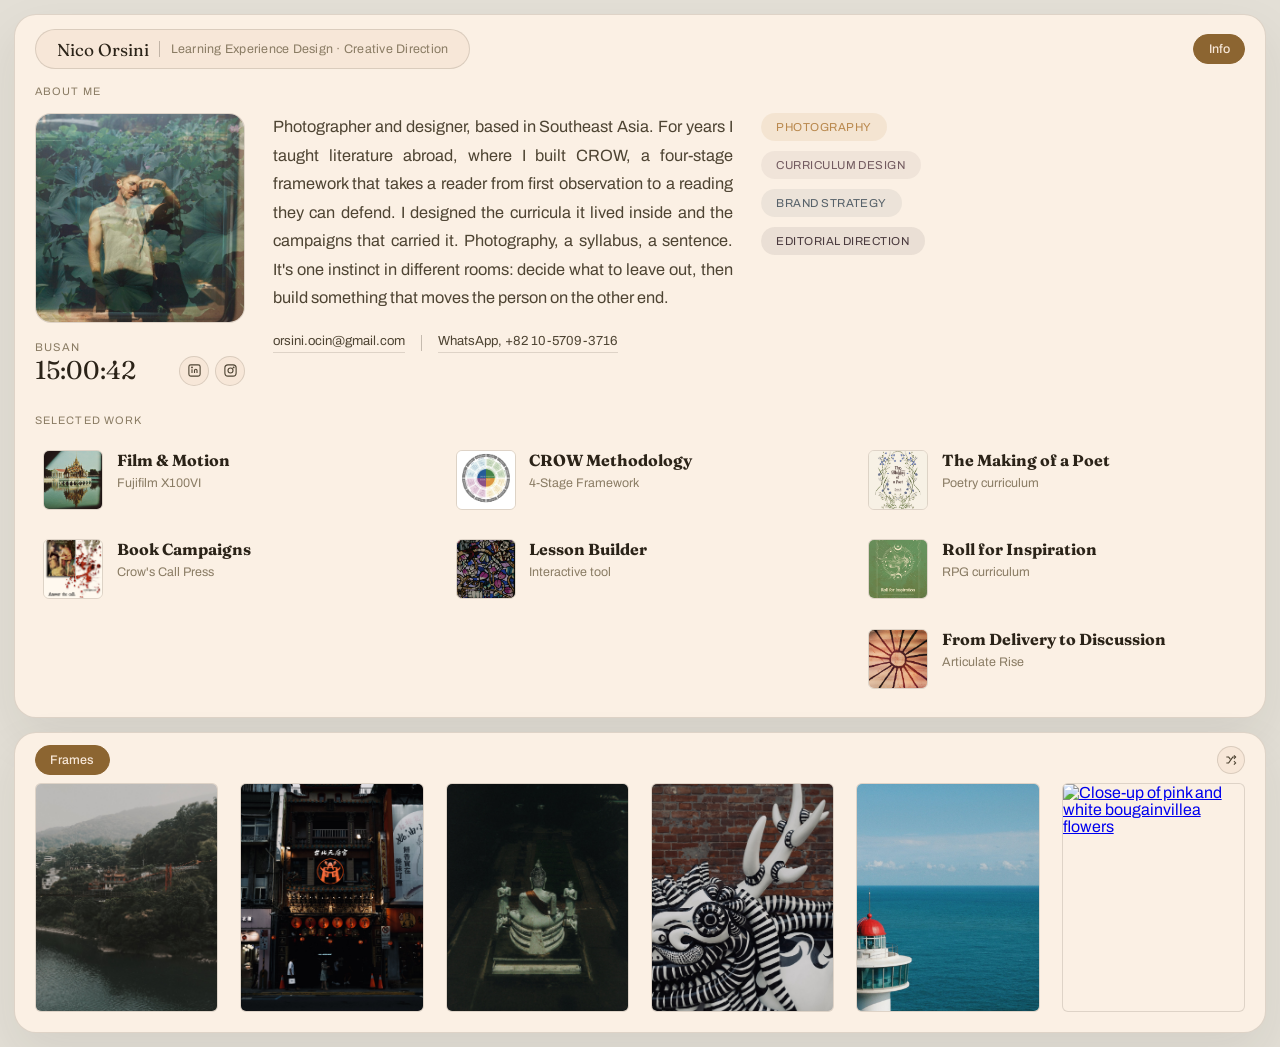
==== index.html @ 736a09fa "Fix homepage clipping on laptop viewports The app shell pinned .app to height:calc(100vh - 34px) wit" ====
<!DOCTYPE html>
<html lang="en">
<head>
<meta charset="UTF-8">
<meta name="viewport" content="width=device-width, initial-scale=1.0">
<title>Nico Orsini &middot; Learning Experience Design &amp; Creative Direction</title>
<meta name="description" content="Nico Orsini: Learning Experience Designer and creative director. Originator of the CROW Methodology. Photography, writing, and brand strategy across Southeast Asia.">
<link rel="icon" type="image/png" sizes="32x32" href="favicon-32.png">
<link rel="icon" type="image/png" sizes="16x16" href="favicon-16.png">
<link rel="apple-touch-icon" sizes="180x180" href="apple-touch-icon.png">
<link rel="icon" href="favicon.ico">
<link rel="preconnect" href="https://fonts.googleapis.com">
<link rel="preconnect" href="https://fonts.gstatic.com" crossorigin>
<link href="https://fonts.googleapis.com/css2?family=Fraunces:ital,opsz,wght@0,9..144,300;0,9..144,400;0,9..144,500;0,9..144,600;1,9..144,300;1,9..144,400;1,9..144,500&family=Archivo:wght@400;500;600;700&display=swap" rel="stylesheet">
<style>
  :root {
    --cream: #F7E7D8;
    --cream-2: #F0DAC4;
    --cream-card: #FBF0E4;
    --ink: #2B2318;
    --ink-soft: #4E4433;
    --ink-faint: #8A7C64;
    --forest: #48525B;
    --forest-soft: #566169;
    --moss: #725A5F;
    --moss-deep: #4A3A3E;
    --gold: #B9884D;
    --gold-deep: #8C6531;
    --rule: rgba(43,35,24,0.14);
    --rule-strong: rgba(43,35,24,0.26);
    --display: 'Fraunces', 'Iowan Old Style', Georgia, serif;
    --sans: 'Archivo', system-ui, sans-serif;
  }
  * { box-sizing: border-box; }
  html, body { height: 100%; }
  body {
    margin: 0;
    background: #E3DFD6;
    font-family: var(--sans);
    color: var(--ink);
  }

  /* min-height, not height: on a tall display this fills the viewport exactly
     as before, but on a short one the page is allowed to grow and scroll
     instead of amputating whatever doesn't fit. */
  .app {
    display: flex;
    flex-direction: column;
    gap: 14px;
    padding: 14px;
    min-height: calc(100vh - 34px);
  }

  .panel {
    background: var(--cream-card);
    border: 1px solid var(--rule);
    border-radius: 22px;
    overflow: hidden;
    box-shadow: 0 20px 50px rgba(43,35,24,0.08);
  }

  .topbar {
    flex: 0.92;
    min-height: 0;
    display: flex;
    flex-direction: column;
  }

  .topbar-row1 {
    display: flex;
    align-items: center;
    justify-content: space-between;
    padding: 14px 20px 10px;
    flex-shrink: 0;
  }
  .mono-btn {
    height: 40px;
    padding: 0 1.3rem;
    border-radius: 999px;
    border: 1px solid var(--rule);
    background: var(--cream);
    white-space: nowrap;
    display: flex; align-items: center; gap: 0.65rem;
    flex-shrink: 0;
    position: relative;
    overflow: hidden;
  }
  /* one-time shine sweep across the name pill, the first thing on the
     page, same "introduction" treatment as the subpage hero shimmer,
     clipped to the pill's own rounded shape instead of a full panel */
  .mono-btn::before {
    content: '';
    position: absolute;
    inset: 0;
    z-index: 2;
    pointer-events: none;
    background: linear-gradient(100deg,
      transparent 30%,
      rgba(255,255,255,0.55) 47%,
      rgba(255,255,255,0.75) 50%,
      rgba(255,255,255,0.55) 53%,
      transparent 70%);
    transform: translateX(-150%);
    animation: pillShimmerSweep 2.5s 0.3s ease-in-out 1 both;
  }
  @keyframes pillShimmerSweep {
    from { transform: translateX(-150%); }
    to   { transform: translateX(150%); }
  }
  @media (prefers-reduced-motion: reduce) {
    .mono-btn::before { animation: none; display: none; }
  }
  .brand-name {
    font-family: var(--display);
    font-size: 1.08rem;
    color: var(--ink);
  }
  .brand-divider {
    width: 1px;
    height: 16px;
    background: var(--rule-strong);
    flex-shrink: 0;
  }
  .brand-role {
    font-family: var(--sans);
    font-size: 0.78rem;
    letter-spacing: 0.02em;
    color: var(--ink-faint);
  }
  .tabs { display: flex; gap: 8px; }
  .tab {
    display: inline-flex; align-items: center; gap: 6px;
    font-family: var(--sans);
    font-size: 0.78rem;
    font-weight: 500;
    padding: 0.45rem 0.9rem;
    border-radius: 999px;
    border: 1px solid var(--rule);
    background: transparent;
    color: var(--ink-soft);
    cursor: pointer;
    transition: background 0.2s, color 0.2s, border-color 0.2s;
  }
  .tab--active {
    background: var(--gold-deep);
    border-color: var(--gold-deep);
    color: var(--cream);
  }

  .mainrow {
    flex: 1;
    min-height: 0;
    display: flex;
    align-items: flex-start;
    justify-content: center;
    gap: 1.75rem;
    padding: 6px 20px 20px;
    overflow: hidden;
  }

  /* group 1: avatar + clock, exactly as paired in the side-rail concept */
  .group-avatar {
    flex: 0 0 210px;
    display: flex;
    flex-direction: column;
    gap: 0.85rem;
  }
  .avatar {
    width: 100%;
    aspect-ratio: 1 / 1;
    border-radius: 16px;
    overflow: hidden;
    border: 1px solid var(--rule);
    background: var(--cream-card);
  }
  .avatar img { width: 100%; height: 100%; object-fit: cover; object-position: 40% 30%; display: block; }
  .clock-label {
    font-family: var(--sans);
    font-size: 0.7rem;
    letter-spacing: 0.1em;
    text-transform: uppercase;
    color: var(--ink-faint);
  }
  .clock-time {
    font-family: var(--display);
    font-size: 1.6rem;
    color: var(--ink);
    font-variant-numeric: tabular-nums;
  }
  /* icons live in their own fixed-width column, opposite the clock, so
     they never shift as the ticking seconds change the number's width */
  .avatar-footer {
    display: flex;
    align-items: flex-end;
    justify-content: space-between;
    gap: 0.5rem;
  }
  .avatar-clock { text-align: left; }
  .avatar-icons { display: flex; gap: 0.35rem; flex-shrink: 0; }
  .avatar-icons .icon-btn { width: 30px; height: 30px; }
  .avatar-icons .icon-btn svg { width: 15px; height: 15px; }

  /* wrapper: avatar + bio + tags, with an "About Me" label matching
     Selected Work's, so both groups start at the same top edge and
     their actual content (photo/cards) lines up one row below it */
  .group-about {
    display: flex;
    flex-direction: column;
    flex: 0 0 906px;
  }
  .about-row {
    display: flex;
    width: 100%;
    gap: 1.75rem;
  }

  /* group 2: bio */
  .group-bio {
    flex: 0 0 460px;
    display: flex;
    flex-direction: column;
  }
  .bio {
    font-size: 1.02rem;
    line-height: 1.75;
    color: var(--ink-soft);
    text-align: justify;
    margin: 0;
  }
  .bio em { color: inherit; font-style: normal; }
  /* grid instead of a plain centered flex row: email and WhatsApp read
     as different lengths, so centering the row as a block still left
     the divider between them off to one side. equal side columns force
     the divider itself to the true center, which is what actually reads
     as balanced. */
  .bio-contact {
    display: flex;
    align-items: center;
    justify-content: flex-start;
    gap: 1rem;
    margin-top: 1.25rem;
  }
  .bio-contact a {
    font-size: 0.82rem;
    color: var(--ink-soft);
    text-decoration: none;
    border-bottom: 1px solid var(--rule);
    padding-bottom: 0.25rem;
    white-space: nowrap;
  }
  .bio-contact a:hover { color: var(--gold-deep); }
  .bio-contact-divider {
    width: 1px;
    height: 1rem;
    background: var(--rule-strong);
    flex-shrink: 0;
  }

  /* group 3: tags */
  .group-tags {
    flex: 0 0 180px;
    display: flex;
    flex-wrap: wrap;
    align-content: flex-start;
    gap: 0.6rem;
  }
  .group-tags span {
    font-size: 0.72rem;
    letter-spacing: 0.04em;
    text-transform: uppercase;
    border-radius: 999px;
    padding: 0.45rem 0.9rem;
    white-space: nowrap;
    border: 1px solid transparent;
    transition: background 0.2s, color 0.2s, border-color 0.2s;
  }
  /* each tag carries its own accent, drawn deliberately from the tokens the
     CROW phase system (Collect/Reframe/Oppose/Wield) does NOT already use
     (those claim forest, rust, gold-deep, ink-soft), so a discipline tag
     here never silently reuses a color that means something else on the
     CROW page. */
  .tag-photo      { color: var(--gold);      background: rgba(185,136,77,0.12); border-color: rgba(185,136,77,0.35); }
  .tag-curriculum { color: var(--moss);      background: rgba(114,90,95,0.08);  border-color: rgba(114,90,95,0.3); }
  .tag-brand      { color: var(--forest-soft); background: rgba(86,97,105,0.09); border-color: rgba(86,97,105,0.32); }
  .tag-editorial  { color: var(--moss-deep); background: rgba(74,58,62,0.09);   border-color: rgba(74,58,62,0.32); }
  .tag-photo:hover      { background: var(--gold);        color: var(--cream); border-color: var(--gold); }
  .tag-curriculum:hover { background: var(--moss);        color: var(--cream); border-color: var(--moss); }
  .tag-brand:hover      { background: var(--forest-soft); color: var(--cream); border-color: var(--forest-soft); }
  .tag-editorial:hover  { background: var(--moss-deep);   color: var(--cream); border-color: var(--moss-deep); }

  /* group 4: Selected Work, three columns going down */
  .group-work {
    flex: 0 0 700px;
    display: flex;
    flex-direction: column;
    justify-content: center;
    border-left: 1px solid var(--rule);
    padding-left: 2rem;
  }
  .cards-label {
    font-size: 0.68rem;
    letter-spacing: 0.1em;
    text-transform: uppercase;
    color: var(--ink-faint);
    margin-bottom: 1rem;
  }
  .workcols {
    flex: 1;
    display: flex;
    gap: 1.75rem;
  }
  .workcol {
    flex: 1;
    min-width: 0;
    display: flex;
    flex-direction: column;
    gap: 0.85rem;
  }
  .card {
    display: flex;
    gap: 0.85rem;
    text-decoration: none;
    color: inherit;
    padding: 0.5rem;
    border-radius: 10px;
    transition: background 0.2s;
  }
  .card:hover { background: var(--cream-2); }
  /* nudge: hovering a discipline tag shakes the matching work card(s),
     a quick pointer toward "here's the proof" rather than a hover
     effect on the card itself */
  .card.is-nudging { animation: cardNudge 0.45s ease-in-out; }
  @keyframes cardNudge {
    0%   { transform: translateX(0) rotate(0deg); }
    20%  { transform: translateX(-4px) rotate(-1.5deg); }
    45%  { transform: translateX(3px) rotate(1.1deg); }
    70%  { transform: translateX(-2px) rotate(-0.6deg); }
    100% { transform: translateX(0) rotate(0deg); }
  }
  /* all four tags: a smaller second pulse every ~2s while the hover holds,
     so a lingering hover still feels acknowledged without turning into a
     continuous iOS-style tremble (see the staggered timing in the script
     below for tags with more than one target card) */
  .card.is-nudging-soft { animation: cardNudgeSoft 0.35s ease-in-out; }
  @keyframes cardNudgeSoft {
    0%   { transform: translateX(0) rotate(0deg); }
    25%  { transform: translateX(-2px) rotate(-0.7deg); }
    55%  { transform: translateX(1.5px) rotate(0.5deg); }
    100% { transform: translateX(0) rotate(0deg); }
  }
  @media (prefers-reduced-motion: reduce) {
    .card.is-nudging, .card.is-nudging-soft { animation: none; background: var(--cream-2); }
  }
  .card-thumb {
    width: 60px; height: 60px;
    border-radius: 6px;
    overflow: hidden;
    flex-shrink: 0;
    border: 1px solid var(--rule);
  }
  .card-thumb img { width: 100%; height: 100%; object-fit: cover; display: block; }
  .card-thumb--wheel img { object-position: 50% 73%; transform: scale(1.5); }
  .card-body { min-width: 0; }
  .card-title {
    font-family: var(--display);
    font-size: 1rem;
    color: var(--ink);
    margin: 0 0 0.25rem;
  }
  .card-desc {
    font-size: 0.78rem;
    line-height: 1.45;
    color: var(--ink-faint);
    margin: 0;
  }

  /* ========= BOTTOM: Frames, capped + shuffle-only, an even 50/50
     split with the info panel above rather than a slim accent strip ========= */
  .frames-panel {
    flex: 1.08;
    min-height: 0;
    display: flex;
    flex-direction: column;
  }
  .frames-head {
    display: flex;
    align-items: center;
    justify-content: space-between;
    padding: 12px 20px 8px;
    flex-shrink: 0;
  }
  .icon-btn {
    width: 28px; height: 28px;
    border-radius: 50%;
    border: 1px solid var(--rule);
    background: var(--cream);
    color: var(--ink-soft);
    display: flex; align-items: center; justify-content: center;
    cursor: pointer;
    transition: background 0.2s, color 0.2s;
  }
  .icon-btn:hover { background: var(--gold-deep); color: var(--cream); border-color: var(--gold-deep); }
  .icon-btn svg { width: 14px; height: 14px; }

  /* flex row sized off the panel's own height rather than a grid that
     stretches tiles to fill the full width, so every frame keeps a true
     4:5 shape and any leftover width just becomes centered margin */
  /* tiles fill by width, evenly splitting the row's available space
     (same 20px padding as topbar-row1/frames-head), so the first and
     last photo always land flush with Nico/Frames and Info/shuffle
     instead of drifting based on how tall the panel happens to be */
  .frames-grid {
    flex: 1;
    min-height: 0;
    display: flex;
    align-items: center;
    justify-content: center;
    gap: 22px;
    padding: 0 20px 20px;
    overflow-x: auto;
  }
  .frames-grid::-webkit-scrollbar { height: 6px; }
  .frames-grid::-webkit-scrollbar-thumb { background: var(--rule-strong); border-radius: 4px; }
  .frame {
    display: block;
    flex: 1 1 0;
    min-width: 0;
    max-height: 100%;
    aspect-ratio: 4 / 5;
    border-radius: 6px;
    overflow: hidden;
    border: 1px solid var(--rule);
    background: var(--cream-card);
  }
  .frame img { width: 100%; height: 100%; object-fit: cover; display: block; transition: transform 0.5s ease; }
  .frame:hover img { transform: scale(1.03); }
  @media (prefers-reduced-motion: reduce) {
    .frame img { transition: none !important; }
  }

  /* Selected Work needs ~700px of its own. Beside a 460px bio column that
     stops fitting well before the old 1100px threshold, which is why the
     third card column was being clipped on a 1440px laptop. Drop Work onto
     its own full-width row while there's still room for it. */
  @media (max-width: 1700px) {
    .mainrow { flex-wrap: wrap; overflow: visible; }
    /* full-width too, otherwise mainrow's justify-content:center leaves the
       bio floating mid-row while Work sits hard left underneath it */
    .group-about { flex-basis: 100%; }
    .group-work { border-left: none; padding-left: 0; flex-basis: 100%; }
  }
  @media (max-width: 900px) {
    body { height: auto; }
    .app { height: auto; }
    .topbar { flex: none; }
    .mainrow { overflow: visible; flex-direction: column; }
    .group-about { flex: 0 0 auto; width: 100%; min-width: 0; }
    .about-row { flex-direction: column; }
    .group-avatar { flex: 0 0 auto; width: 140px; }
    .group-bio { flex: 0 0 auto; width: 100%; }
    .group-tags { flex: 0 0 auto; width: 100%; }
    .group-work { flex: 0 0 auto; width: 100%; }
    .workcols { flex-direction: column; }
    .frames-grid { flex-wrap: wrap; height: auto; }
    .frame { flex: 0 0 auto; max-height: none; height: 140px; }
    .frames-panel { flex-basis: auto; }
    .brand-divider, .brand-role { display: none; }
    .bio-contact { flex-direction: column; align-items: flex-start; gap: 0.5rem; }
    .bio-contact-divider { display: none; }
  }

</style>
    <!-- Social preview (Open Graph / Twitter) -->
    <meta property="og:type" content="website">
    <meta property="og:site_name" content="Nico Orsini">
    <meta property="og:url" content="https://nicoorsini.com/">
    <meta property="og:title" content="Nico Orsini &middot; Learning Experience Design &amp; Creative Direction">
    <meta property="og:description" content="Learning experience designer and creative director. Photography, writing, and brand strategy across Southeast Asia.">
    <meta property="og:image" content="https://nicoorsini.com/Images/Site/hero-bg.jpg">
    <meta property="og:image:alt" content="Nico Orsini portfolio">
    <meta name="twitter:card" content="summary_large_image">
    <meta name="twitter:title" content="Nico Orsini &middot; Learning Experience Design &amp; Creative Direction">
    <meta name="twitter:description" content="Learning experience designer and creative director. Photography, writing, and brand strategy across Southeast Asia.">
    <meta name="twitter:image" content="https://nicoorsini.com/Images/Site/hero-bg.jpg">
</head>
<body>

<div class="app" id="top">

  <!-- TOP BAR -->
  <div class="panel topbar">
    <div class="topbar-row1">
      <div class="mono-btn">
        <span class="brand-name">Nico Orsini</span>
        <span class="brand-divider"></span>
        <span class="brand-role">Learning Experience Design &middot; Creative Direction</span>
      </div>
      <div class="tabs">
        <button class="tab tab--active" style="cursor:default;">Info</button>
      </div>
    </div>

    <div id="view-info" class="mainrow">

      <!-- groups 1-3: avatar, bio, tags, grouped under an "About Me" label
           that matches Selected Work's, so both sides start level -->
      <div class="group-about">
        <div class="cards-label">About Me</div>
        <div class="about-row">

          <!-- group 1: avatar + clock; icons pinned to a fixed column on
               the right so they never shift as the seconds tick over -->
          <div class="group-avatar">
            <div class="avatar"><img src="Images/Site/hero-bg.jpg" alt="Nico Orsini"></div>
            <div class="avatar-footer">
              <div class="avatar-clock">
                <span class="clock-label">Busan</span><br>
                <span class="clock-time" id="clock">00:00:00</span>
              </div>
              <div class="avatar-icons">
                <a class="icon-btn" href="https://www.linkedin.com/in/nico-o-863528396/" target="_blank" rel="noopener" title="LinkedIn">
                  <svg viewBox="0 0 24 24" fill="none" stroke="currentColor" stroke-width="1.8"><rect x="3" y="3" width="18" height="18" rx="3"/><line x1="8" y1="10" x2="8" y2="16"/><circle cx="8" cy="7" r="0.6" fill="currentColor"/><path d="M12 16v-4a2 2 0 0 1 4 0v4"/></svg>
                </a>
                <a class="icon-btn" href="https://www.instagram.com/sleek_neeks" target="_blank" rel="noopener" title="Instagram">
                  <svg viewBox="0 0 24 24" fill="none" stroke="currentColor" stroke-width="1.8"><rect x="3" y="3" width="18" height="18" rx="5"/><circle cx="12" cy="12" r="4"/><circle cx="17" cy="7" r="0.6" fill="currentColor"/></svg>
                </a>
              </div>
            </div>
          </div>

          <!-- group 2: bio -->
          <div class="group-bio">
            <p class="bio">Photographer and designer, based in Southeast Asia. For years I taught literature abroad, where I built <em>CROW</em>, a four-stage framework that takes a reader from first observation to a reading they can defend. I designed the curricula it lived inside and the campaigns that carried it. Photography, a syllabus, a sentence. It's one instinct in different rooms: decide what to leave out, then build something that moves the person on the other end.</p>
            <div class="bio-contact" id="contact">
              <a href="mailto:orsini.ocin@gmail.com">orsini.ocin@gmail.com</a>
              <span class="bio-contact-divider"></span>
              <a href="https://wa.me/821057093716" target="_blank" rel="noopener">WhatsApp, +82 10-5709-3716</a>
            </div>
          </div>

          <!-- group 3: tags -->
          <div class="group-tags">
            <span class="tag-photo" data-points-to="photography">Photography</span>
            <span class="tag-curriculum" data-points-to="lesson-builder poet roll rise">Curriculum Design</span>
            <span class="tag-brand" data-points-to="campaigns">Brand Strategy</span>
            <span class="tag-editorial" data-points-to="crow campaigns rise">Editorial Direction</span>
          </div>

        </div>
      </div>

      <!-- group 4: Selected Work, three columns -->
      <div class="group-work" id="work">
        <div class="cards-label">Selected Work</div>
        <div class="workcols">

          <div class="workcol">
            <a class="card" href="photography.html" data-card="photography">
              <div class="card-thumb"><img src="Images/Photography%20Images/Temple%20Reflection.jog.jpg" alt=""></div>
              <div class="card-body">
                <h3 class="card-title">Film &amp; Motion</h3>
                <p class="card-desc">Fujifilm X100VI</p>
              </div>
            </a>
            <a class="card" href="campaigns.html" data-card="campaigns">
              <div class="card-thumb"><img src="Images/Crow's%20Call%20Promotional%20Materials/Oedipus%20Rex%20Promo.jpg" alt=""></div>
              <div class="card-body">
                <h3 class="card-title">Book Campaigns</h3>
                <p class="card-desc">Crow's Call Press</p>
              </div>
            </a>
          </div>

          <div class="workcol">
            <a class="card" href="crow.html" data-card="crow">
              <div class="card-thumb card-thumb--wheel"><img src="Images/Narrative%20Images/New%20Archetype%20Wheel.jpg" alt=""></div>
              <div class="card-body">
                <h3 class="card-title">CROW Methodology</h3>
                <p class="card-desc">4-Stage Framework</p>
              </div>
            </a>
            <a class="card" href="crow-lesson-builder.html" data-card="lesson-builder">
              <div class="card-thumb"><img src="Images/assets/lesson-builder-icon.jpg" alt=""></div>
              <div class="card-body">
                <h3 class="card-title">Lesson Builder</h3>
                <p class="card-desc">Interactive tool</p>
              </div>
            </a>
          </div>

          <div class="workcol">
            <a class="card" href="poet.html" data-card="poet">
              <div class="card-thumb"><img src="Images/Intensive%20Covers/The%20Making%20of%20a%20Poet.jpg" alt=""></div>
              <div class="card-body">
                <h3 class="card-title">The Making of a Poet</h3>
                <p class="card-desc">Poetry curriculum</p>
              </div>
            </a>
            <a class="card" href="roll.html" data-card="roll">
              <div class="card-thumb"><img src="Images/Intensive%20Covers/Roll%20for%20Inspiration.jpg" alt=""></div>
              <div class="card-body">
                <h3 class="card-title">Roll for Inspiration</h3>
                <p class="card-desc">RPG curriculum</p>
              </div>
            </a>
            <a class="card" href="rise.html" data-card="rise">
              <div class="card-thumb"><img src="Images/Site/Rise%20Mockup.jpg" alt=""></div>
              <div class="card-body">
                <h3 class="card-title">From Delivery to Discussion</h3>
                <p class="card-desc">Articulate Rise</p>
              </div>
            </a>
          </div>

        </div>
      </div>

    </div>
  </div>

  <!-- BOTTOM: FRAMES, capped at 6, shuffle only, sized as an accent -->
  <div class="panel frames-panel">
    <div class="frames-head">
      <div class="tabs">
        <button class="tab tab--active" style="cursor:default;">Frames</button>
      </div>
      <button class="icon-btn" id="shuffle-btn" type="button" title="Shuffle frames">
        <svg viewBox="0 0 24 24" fill="none" stroke="currentColor" stroke-width="1.8"><path d="M4 7h4l3 4"/><path d="M4 17h4l7 -10h5"/><path d="M17 4l3 3l-3 3"/><path d="M17 20l3 -3l-3 -3"/></svg>
      </button>
    </div>
    <div class="frames-grid" id="frames-grid"></div>
  </div>

</div>

<script>
  // live clock, Busan time
  function updateClock(){
    var now = new Date();
    var fmt = new Intl.DateTimeFormat('en-GB', { timeZone: 'Asia/Seoul', hour: '2-digit', minute: '2-digit', second: '2-digit', hour12: false });
    var el = document.getElementById('clock');
    if (el) el.textContent = fmt.format(now);
  }
  updateClock();
  setInterval(updateClock, 1000);

  // frames pool: kept identical to photography.html's actual gallery list.
  // if you add or remove photos there, mirror the change here too.
  var PHOTOS = [
    { src: "Images/Photography%20Images/Lucky%20Day.jpg", alt: "Neon-lit night market alley" },
    { src: "Images/Photography%20Images/Dark%20Buddha.jpg", alt: "Buddha statue viewed from behind, flanked by two standing monk statues, at dusk" },
    { src: "Images/Photography%20Images/City%20Tops.jpg", alt: "Black and white aerial view of a dense city block" },
    { src: "Images/Photography%20Images/Red%20Wood%20Wall.jpg", alt: "Row of orange shrine gate posts inscribed with Japanese characters" },
    { src: "Images/Photography%20Images/Alley%20Temple.jpg", alt: "Temple facade lit at dusk" },
    { src: "Images/Photography%20Images/Smal%20Rail%20Car.jpg", alt: "Empty train car interior, doors open to a platform" },
    { src: "Images/Photography%20Images/Greenery.jpg", alt: "Dense field of lotus leaves" },
    { src: "Images/Photography%20Images/Pink%20Flowers.jpg", alt: "Close-up of pink and white bougainvillea flowers" },
    { src: "Images/Photography%20Images/Statue.jpg", alt: "Carved stone guardian figure detail at a Thai temple" },
    { src: "Images/Photography%20Images/City%20Bridge.jpg", alt: "Suspension bridge leading to a hillside temple above a lake" },
    { src: "Images/Photography%20Images/Golden%20Temple.jpg", alt: "Kinkaku-ji, the Golden Pavilion, framed by pine branches" },
    { src: "Images/Photography%20Images/Lighthouse.jpg", alt: "Red-domed lighthouse against open sea" },
    { src: "Images/Photography%20Images/Temple%20Reflection.jog.jpg", alt: "Floating pavilion reflected in a still lake, Bangkok" },
    { src: "Images/Photography%20Images/Temple%20Tops.jpg", alt: "Ornate gilded temple spires against a clear sky, Bangkok" },
    { src: "Images/Photography%20Images/Coffee%20Shop%20Ceiling.jpg", alt: "Sculptural wing-like installation of wood and dried branches beneath a glass skylight" },
    { src: "Images/Photography%20Images/Red%20Wall%20Demon.jpg", alt: "Black and white striped sculptural creature against a brick wall" },
    { src: "Images/Photography%20Images/Cat.jpg", alt: "Black and white cat sitting alone before shuttered storefronts" },
    { src: "Images/Photography%20Images/Japanese%20Cards.jpg", alt: "Wooden wish plaques with handwritten messages, tied with red string" },
    { src: "Images/Photography%20Images/Horse%20Sign.jpg", alt: "Weathered enamel sign with a horse figure, tangled in overgrown greenery" },
    { src: "Images/Photography%20Images/Car%20Trailer.jpg", alt: "Vintage travel trailer parked in a grassy field" }
  ];

  (function(){
    // all four discipline tags: an immediate shake on every target card at
    // once, then, while the hover holds, a smaller follow-up pulse every
    // ~2s. When a tag points at more than one card, the follow-up pulses
    // are staggered (each card gets its own ~350ms offset within the 2s
    // cycle) so it reads as a little chase rather than everything
    // twitching in unison.
    var SUSTAIN_DELAY = 2000;
    var STAGGER_GAP = 350;

    var tags = document.querySelectorAll('.group-tags span[data-points-to]');
    tags.forEach(function(tag){
      var targets = tag.getAttribute('data-points-to').split(' ').map(function(id){
        return document.querySelector('.card[data-card="' + id + '"]');
      }).filter(Boolean);
      if (!targets.length) return;

      var timers = [];
      var isHovering = false;

      function pulseOne(card, cls){
        card.classList.remove(cls);
        void card.offsetWidth; // restart animation if already mid-shake
        card.classList.add(cls);
      }
      function pulseAll(cls){
        targets.forEach(function(card){ pulseOne(card, cls); });
      }
      function clearTimers(){
        timers.forEach(function(t){ window.clearTimeout(t); });
        timers = [];
      }
      function scheduleSustain(){
        clearTimers();
        // the quiet gap between the end of one wave (the last card's
        // pulse) and the start of the next wave's first pulse must always
        // equal SUSTAIN_DELAY, whether there's 1, 2, or 3 cards. So the
        // repeat cadence has to grow with the stagger the wave already
        // used, otherwise a bigger wave "catches up" on the next lap and
        // the rest between waves ends up shorter than a single card's.
        var cycle = SUSTAIN_DELAY + (targets.length - 1) * STAGGER_GAP;
        targets.forEach(function(card, i){
          (function loop(delay){
            timers[i] = window.setTimeout(function(){
              if (!isHovering) return;
              pulseOne(card, 'is-nudging-soft');
              loop(cycle);
            }, delay);
          })(SUSTAIN_DELAY + i * STAGGER_GAP);
        });
      }

      tag.addEventListener('mouseenter', function(){
        isHovering = true;
        pulseAll('is-nudging');
        scheduleSustain();
      });
      tag.addEventListener('mouseleave', function(){
        isHovering = false;
        clearTimers();
      });

      targets.forEach(function(card){
        card.addEventListener('animationend', function(){
          card.classList.remove('is-nudging');
          card.classList.remove('is-nudging-soft');
        });
      });
    });
  })();

  function renderFrames(){
    var grid = document.getElementById('frames-grid');
    if (!grid) return;
    var pool = PHOTOS.slice();
    for (var i = pool.length - 1; i > 0; i--) {
      var j = Math.floor(Math.random() * (i + 1));
      var tmp = pool[i]; pool[i] = pool[j]; pool[j] = tmp;
    }
    var pick = pool.slice(0, 6);
    grid.innerHTML = '';
    pick.forEach(function(p){
      var a = document.createElement('a');
      a.className = 'frame';
      a.href = 'photography.html';
      a.setAttribute('aria-label', 'View on Film & Motion');
      var img = document.createElement('img');
      img.src = p.src;
      img.alt = p.alt;
      a.appendChild(img);
      grid.appendChild(a);
    });
  }
  renderFrames();

  var shuffleBtn = document.getElementById('shuffle-btn');
  if (shuffleBtn) shuffleBtn.addEventListener('click', renderFrames);
</script>

</body>
</html>
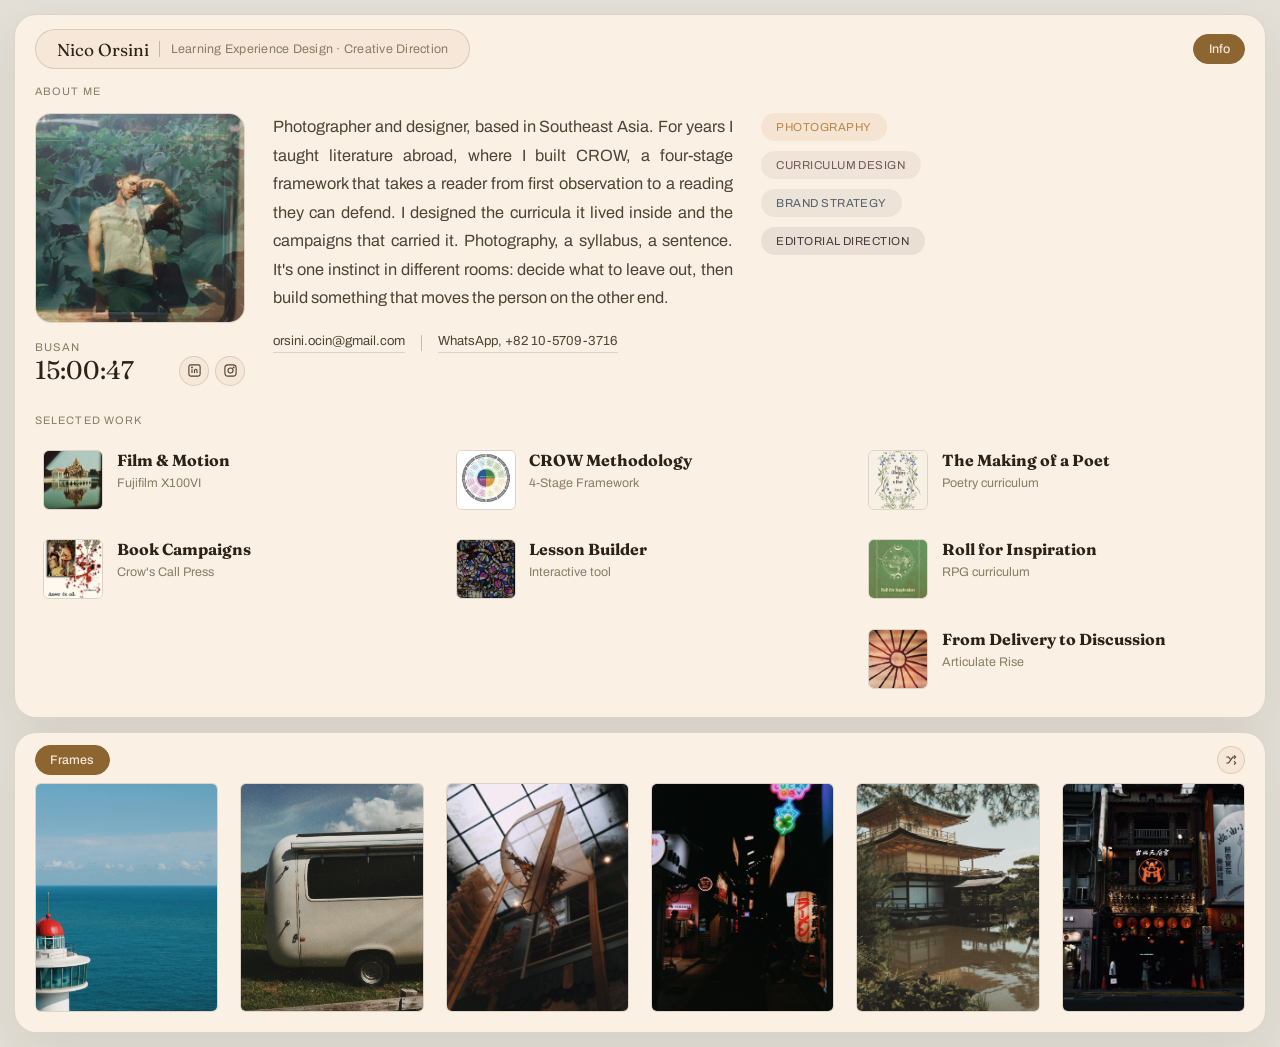
==== commit b5740c7f: "Serve right-sized homepage thumbnails The Selected Work thumbs were 1600-1920px JPEGs rendered at 58" ====
--- a/index.html
+++ b/index.html
@@ -556,14 +556,14 @@
 
           <div class="workcol">
             <a class="card" href="photography.html" data-card="photography">
-              <div class="card-thumb"><img src="Images/Photography%20Images/Temple%20Reflection.jog.jpg" alt=""></div>
+              <div class="card-thumb"><img src="Images/thumbs/Temple%20Reflection.jog.jpg" alt=""></div>
               <div class="card-body">
                 <h3 class="card-title">Film &amp; Motion</h3>
                 <p class="card-desc">Fujifilm X100VI</p>
               </div>
             </a>
             <a class="card" href="campaigns.html" data-card="campaigns">
-              <div class="card-thumb"><img src="Images/Crow's%20Call%20Promotional%20Materials/Oedipus%20Rex%20Promo.jpg" alt=""></div>
+              <div class="card-thumb"><img src="Images/thumbs/Oedipus%20Rex%20Promo.jpg" alt=""></div>
               <div class="card-body">
                 <h3 class="card-title">Book Campaigns</h3>
                 <p class="card-desc">Crow's Call Press</p>
@@ -573,14 +573,14 @@
 
           <div class="workcol">
             <a class="card" href="crow.html" data-card="crow">
-              <div class="card-thumb card-thumb--wheel"><img src="Images/Narrative%20Images/New%20Archetype%20Wheel.jpg" alt=""></div>
+              <div class="card-thumb card-thumb--wheel"><img src="Images/thumbs/New%20Archetype%20Wheel.jpg" alt=""></div>
               <div class="card-body">
                 <h3 class="card-title">CROW Methodology</h3>
                 <p class="card-desc">4-Stage Framework</p>
               </div>
             </a>
             <a class="card" href="crow-lesson-builder.html" data-card="lesson-builder">
-              <div class="card-thumb"><img src="Images/assets/lesson-builder-icon.jpg" alt=""></div>
+              <div class="card-thumb"><img src="Images/thumbs/lesson-builder-icon.jpg" alt=""></div>
               <div class="card-body">
                 <h3 class="card-title">Lesson Builder</h3>
                 <p class="card-desc">Interactive tool</p>
@@ -590,21 +590,21 @@
 
           <div class="workcol">
             <a class="card" href="poet.html" data-card="poet">
-              <div class="card-thumb"><img src="Images/Intensive%20Covers/The%20Making%20of%20a%20Poet.jpg" alt=""></div>
+              <div class="card-thumb"><img src="Images/thumbs/The%20Making%20of%20a%20Poet.jpg" alt=""></div>
               <div class="card-body">
                 <h3 class="card-title">The Making of a Poet</h3>
                 <p class="card-desc">Poetry curriculum</p>
               </div>
             </a>
             <a class="card" href="roll.html" data-card="roll">
-              <div class="card-thumb"><img src="Images/Intensive%20Covers/Roll%20for%20Inspiration.jpg" alt=""></div>
+              <div class="card-thumb"><img src="Images/thumbs/Roll%20for%20Inspiration.jpg" alt=""></div>
               <div class="card-body">
                 <h3 class="card-title">Roll for Inspiration</h3>
                 <p class="card-desc">RPG curriculum</p>
               </div>
             </a>
             <a class="card" href="rise.html" data-card="rise">
-              <div class="card-thumb"><img src="Images/Site/Rise%20Mockup.jpg" alt=""></div>
+              <div class="card-thumb"><img src="Images/thumbs/Rise%20Mockup.jpg" alt=""></div>
               <div class="card-body">
                 <h3 class="card-title">From Delivery to Discussion</h3>
                 <p class="card-desc">Articulate Rise</p>
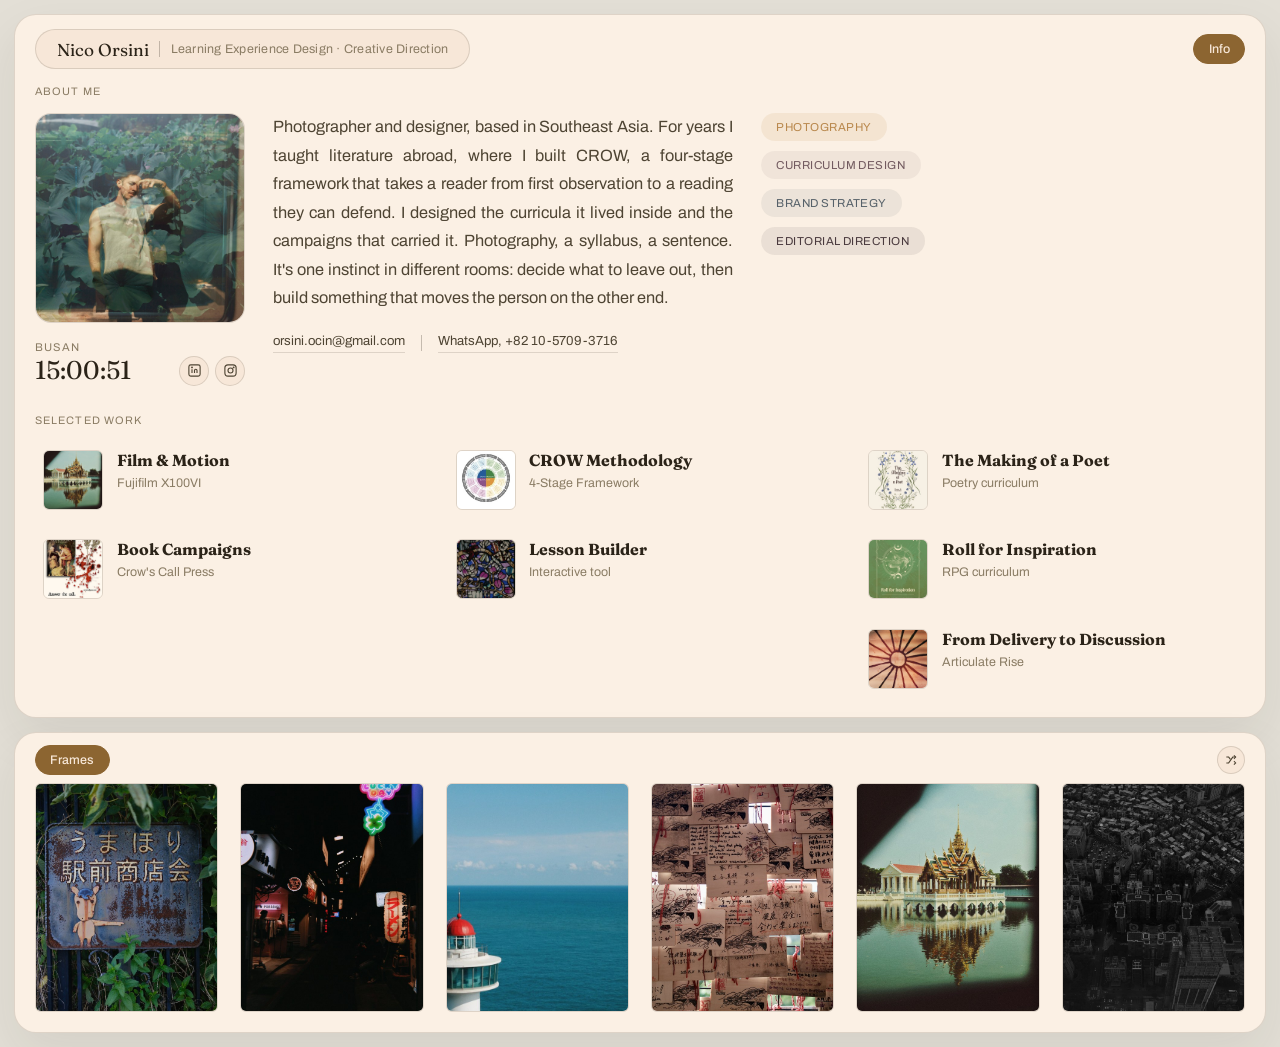
==== commit cd7b2a4c: "Serve gallery-sized photos to the photo grids Every photograph was a 1600x2400 source. The heroes di" ====
--- a/index.html
+++ b/index.html
@@ -647,26 +647,26 @@
   // frames pool: kept identical to photography.html's actual gallery list.
   // if you add or remove photos there, mirror the change here too.
   var PHOTOS = [
-    { src: "Images/Photography%20Images/Lucky%20Day.jpg", alt: "Neon-lit night market alley" },
-    { src: "Images/Photography%20Images/Dark%20Buddha.jpg", alt: "Buddha statue viewed from behind, flanked by two standing monk statues, at dusk" },
-    { src: "Images/Photography%20Images/City%20Tops.jpg", alt: "Black and white aerial view of a dense city block" },
-    { src: "Images/Photography%20Images/Red%20Wood%20Wall.jpg", alt: "Row of orange shrine gate posts inscribed with Japanese characters" },
-    { src: "Images/Photography%20Images/Alley%20Temple.jpg", alt: "Temple facade lit at dusk" },
-    { src: "Images/Photography%20Images/Smal%20Rail%20Car.jpg", alt: "Empty train car interior, doors open to a platform" },
-    { src: "Images/Photography%20Images/Greenery.jpg", alt: "Dense field of lotus leaves" },
-    { src: "Images/Photography%20Images/Pink%20Flowers.jpg", alt: "Close-up of pink and white bougainvillea flowers" },
-    { src: "Images/Photography%20Images/Statue.jpg", alt: "Carved stone guardian figure detail at a Thai temple" },
-    { src: "Images/Photography%20Images/City%20Bridge.jpg", alt: "Suspension bridge leading to a hillside temple above a lake" },
-    { src: "Images/Photography%20Images/Golden%20Temple.jpg", alt: "Kinkaku-ji, the Golden Pavilion, framed by pine branches" },
-    { src: "Images/Photography%20Images/Lighthouse.jpg", alt: "Red-domed lighthouse against open sea" },
-    { src: "Images/Photography%20Images/Temple%20Reflection.jog.jpg", alt: "Floating pavilion reflected in a still lake, Bangkok" },
-    { src: "Images/Photography%20Images/Temple%20Tops.jpg", alt: "Ornate gilded temple spires against a clear sky, Bangkok" },
-    { src: "Images/Photography%20Images/Coffee%20Shop%20Ceiling.jpg", alt: "Sculptural wing-like installation of wood and dried branches beneath a glass skylight" },
-    { src: "Images/Photography%20Images/Red%20Wall%20Demon.jpg", alt: "Black and white striped sculptural creature against a brick wall" },
-    { src: "Images/Photography%20Images/Cat.jpg", alt: "Black and white cat sitting alone before shuttered storefronts" },
-    { src: "Images/Photography%20Images/Japanese%20Cards.jpg", alt: "Wooden wish plaques with handwritten messages, tied with red string" },
-    { src: "Images/Photography%20Images/Horse%20Sign.jpg", alt: "Weathered enamel sign with a horse figure, tangled in overgrown greenery" },
-    { src: "Images/Photography%20Images/Car%20Trailer.jpg", alt: "Vintage travel trailer parked in a grassy field" }
+    { src: "Images/gallery/Lucky%20Day.jpg", alt: "Neon-lit night market alley" },
+    { src: "Images/gallery/Dark%20Buddha.jpg", alt: "Buddha statue viewed from behind, flanked by two standing monk statues, at dusk" },
+    { src: "Images/gallery/City%20Tops.jpg", alt: "Black and white aerial view of a dense city block" },
+    { src: "Images/gallery/Red%20Wood%20Wall.jpg", alt: "Row of orange shrine gate posts inscribed with Japanese characters" },
+    { src: "Images/gallery/Alley%20Temple.jpg", alt: "Temple facade lit at dusk" },
+    { src: "Images/gallery/Smal%20Rail%20Car.jpg", alt: "Empty train car interior, doors open to a platform" },
+    { src: "Images/gallery/Greenery.jpg", alt: "Dense field of lotus leaves" },
+    { src: "Images/gallery/Pink%20Flowers.jpg", alt: "Close-up of pink and white bougainvillea flowers" },
+    { src: "Images/gallery/Statue.jpg", alt: "Carved stone guardian figure detail at a Thai temple" },
+    { src: "Images/gallery/City%20Bridge.jpg", alt: "Suspension bridge leading to a hillside temple above a lake" },
+    { src: "Images/gallery/Golden%20Temple.jpg", alt: "Kinkaku-ji, the Golden Pavilion, framed by pine branches" },
+    { src: "Images/gallery/Lighthouse.jpg", alt: "Red-domed lighthouse against open sea" },
+    { src: "Images/gallery/Temple%20Reflection.jog.jpg", alt: "Floating pavilion reflected in a still lake, Bangkok" },
+    { src: "Images/gallery/Temple%20Tops.jpg", alt: "Ornate gilded temple spires against a clear sky, Bangkok" },
+    { src: "Images/gallery/Coffee%20Shop%20Ceiling.jpg", alt: "Sculptural wing-like installation of wood and dried branches beneath a glass skylight" },
+    { src: "Images/gallery/Red%20Wall%20Demon.jpg", alt: "Black and white striped sculptural creature against a brick wall" },
+    { src: "Images/gallery/Cat.jpg", alt: "Black and white cat sitting alone before shuttered storefronts" },
+    { src: "Images/gallery/Japanese%20Cards.jpg", alt: "Wooden wish plaques with handwritten messages, tied with red string" },
+    { src: "Images/gallery/Horse%20Sign.jpg", alt: "Weathered enamel sign with a horse figure, tangled in overgrown greenery" },
+    { src: "Images/gallery/Car%20Trailer.jpg", alt: "Vintage travel trailer parked in a grassy field" }
   ];
 
   (function(){
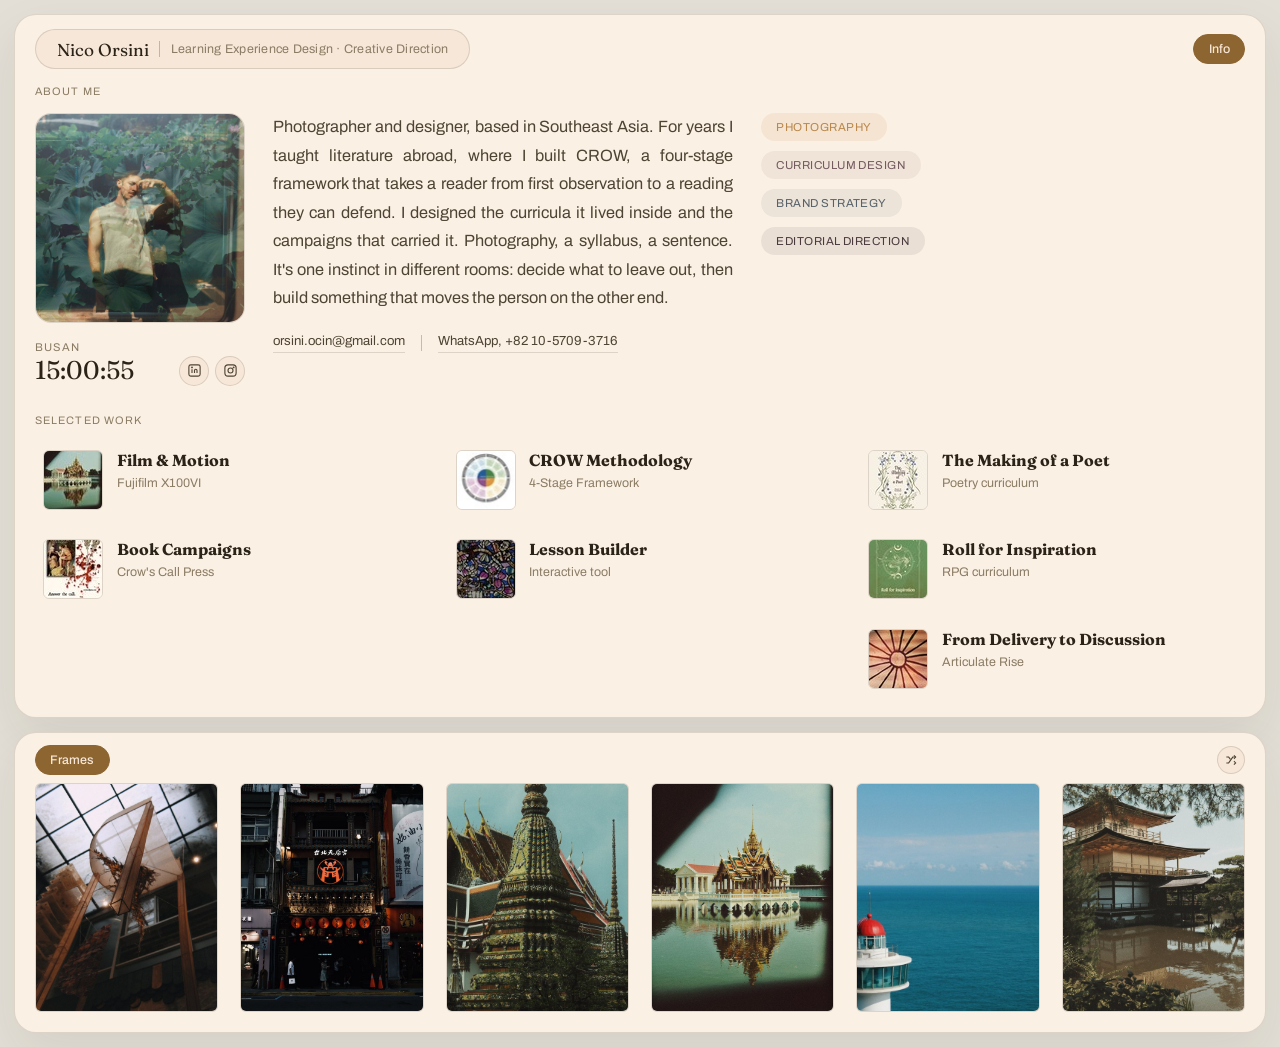
==== commit 4af97f12: "Serve card thumbs at 1:1 via srcset 300px thumbs were still a 5.2x downscale against a 58px slot, an" ====
--- a/index.html
+++ b/index.html
@@ -556,14 +556,14 @@
 
           <div class="workcol">
             <a class="card" href="photography.html" data-card="photography">
-              <div class="card-thumb"><img src="Images/thumbs/Temple%20Reflection.jog.jpg" alt=""></div>
+              <div class="card-thumb"><img src="Images/thumbs/Temple%20Reflection.jog%401x.jpg" srcset="Images/thumbs/Temple%20Reflection.jog%401x.jpg 1x, Images/thumbs/Temple%20Reflection.jog%402x.jpg 2x" alt=""></div>
               <div class="card-body">
                 <h3 class="card-title">Film &amp; Motion</h3>
                 <p class="card-desc">Fujifilm X100VI</p>
               </div>
             </a>
             <a class="card" href="campaigns.html" data-card="campaigns">
-              <div class="card-thumb"><img src="Images/thumbs/Oedipus%20Rex%20Promo.jpg" alt=""></div>
+              <div class="card-thumb"><img src="Images/thumbs/Oedipus%20Rex%20Promo%401x.jpg" srcset="Images/thumbs/Oedipus%20Rex%20Promo%401x.jpg 1x, Images/thumbs/Oedipus%20Rex%20Promo%402x.jpg 2x" alt=""></div>
               <div class="card-body">
                 <h3 class="card-title">Book Campaigns</h3>
                 <p class="card-desc">Crow's Call Press</p>
@@ -573,14 +573,14 @@
 
           <div class="workcol">
             <a class="card" href="crow.html" data-card="crow">
-              <div class="card-thumb card-thumb--wheel"><img src="Images/thumbs/New%20Archetype%20Wheel.jpg" alt=""></div>
+              <div class="card-thumb card-thumb--wheel"><img src="Images/thumbs/New%20Archetype%20Wheel%401x.jpg" srcset="Images/thumbs/New%20Archetype%20Wheel%401x.jpg 1x, Images/thumbs/New%20Archetype%20Wheel%402x.jpg 2x" alt=""></div>
               <div class="card-body">
                 <h3 class="card-title">CROW Methodology</h3>
                 <p class="card-desc">4-Stage Framework</p>
               </div>
             </a>
             <a class="card" href="crow-lesson-builder.html" data-card="lesson-builder">
-              <div class="card-thumb"><img src="Images/thumbs/lesson-builder-icon.jpg" alt=""></div>
+              <div class="card-thumb"><img src="Images/thumbs/lesson-builder-icon%401x.jpg" srcset="Images/thumbs/lesson-builder-icon%401x.jpg 1x, Images/thumbs/lesson-builder-icon%402x.jpg 2x" alt=""></div>
               <div class="card-body">
                 <h3 class="card-title">Lesson Builder</h3>
                 <p class="card-desc">Interactive tool</p>
@@ -590,21 +590,21 @@
 
           <div class="workcol">
             <a class="card" href="poet.html" data-card="poet">
-              <div class="card-thumb"><img src="Images/thumbs/The%20Making%20of%20a%20Poet.jpg" alt=""></div>
+              <div class="card-thumb"><img src="Images/thumbs/The%20Making%20of%20a%20Poet%401x.jpg" srcset="Images/thumbs/The%20Making%20of%20a%20Poet%401x.jpg 1x, Images/thumbs/The%20Making%20of%20a%20Poet%402x.jpg 2x" alt=""></div>
               <div class="card-body">
                 <h3 class="card-title">The Making of a Poet</h3>
                 <p class="card-desc">Poetry curriculum</p>
               </div>
             </a>
             <a class="card" href="roll.html" data-card="roll">
-              <div class="card-thumb"><img src="Images/thumbs/Roll%20for%20Inspiration.jpg" alt=""></div>
+              <div class="card-thumb"><img src="Images/thumbs/Roll%20for%20Inspiration%401x.jpg" srcset="Images/thumbs/Roll%20for%20Inspiration%401x.jpg 1x, Images/thumbs/Roll%20for%20Inspiration%402x.jpg 2x" alt=""></div>
               <div class="card-body">
                 <h3 class="card-title">Roll for Inspiration</h3>
                 <p class="card-desc">RPG curriculum</p>
               </div>
             </a>
             <a class="card" href="rise.html" data-card="rise">
-              <div class="card-thumb"><img src="Images/thumbs/Rise%20Mockup.jpg" alt=""></div>
+              <div class="card-thumb"><img src="Images/thumbs/Rise%20Mockup%401x.jpg" srcset="Images/thumbs/Rise%20Mockup%401x.jpg 1x, Images/thumbs/Rise%20Mockup%402x.jpg 2x" alt=""></div>
               <div class="card-body">
                 <h3 class="card-title">From Delivery to Discussion</h3>
                 <p class="card-desc">Articulate Rise</p>
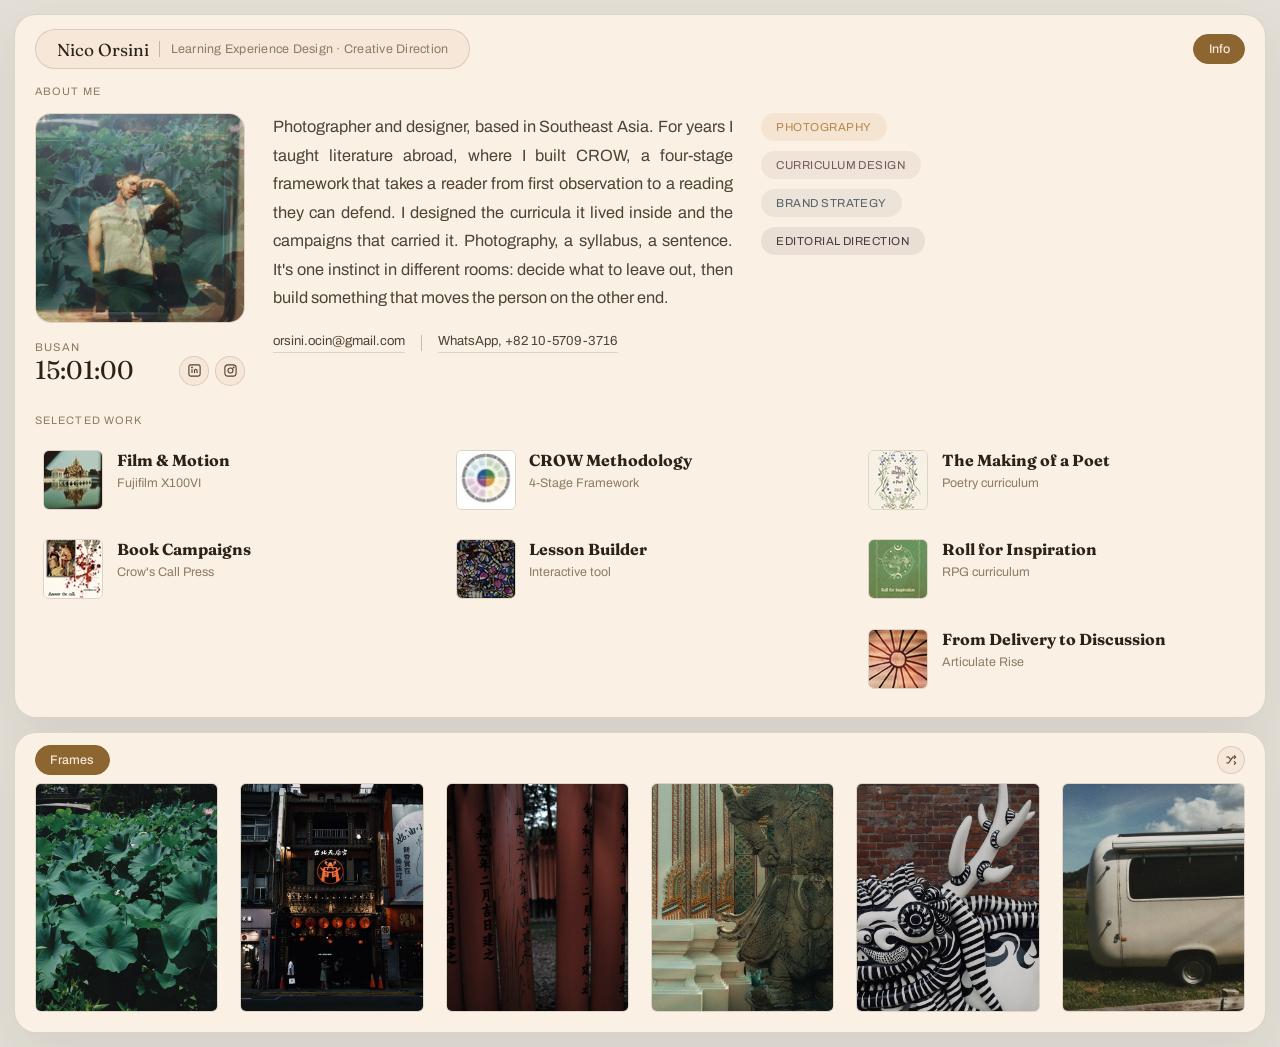
==== commit b32a6347: "Extract design tokens to a single source :root was declared twice, inline in index.html and at the t" ====
--- a/index.html
+++ b/index.html
@@ -12,25 +12,8 @@
 <link rel="preconnect" href="https://fonts.googleapis.com">
 <link rel="preconnect" href="https://fonts.gstatic.com" crossorigin>
 <link href="https://fonts.googleapis.com/css2?family=Fraunces:ital,opsz,wght@0,9..144,300;0,9..144,400;0,9..144,500;0,9..144,600;1,9..144,300;1,9..144,400;1,9..144,500&family=Archivo:wght@400;500;600;700&display=swap" rel="stylesheet">
+<link rel="stylesheet" href="tokens.css?v=51">
 <style>
-  :root {
-    --cream: #F7E7D8;
-    --cream-2: #F0DAC4;
-    --cream-card: #FBF0E4;
-    --ink: #2B2318;
-    --ink-soft: #4E4433;
-    --ink-faint: #8A7C64;
-    --forest: #48525B;
-    --forest-soft: #566169;
-    --moss: #725A5F;
-    --moss-deep: #4A3A3E;
-    --gold: #B9884D;
-    --gold-deep: #8C6531;
-    --rule: rgba(43,35,24,0.14);
-    --rule-strong: rgba(43,35,24,0.26);
-    --display: 'Fraunces', 'Iowan Old Style', Georgia, serif;
-    --sans: 'Archivo', system-ui, sans-serif;
-  }
   * { box-sizing: border-box; }
   html, body { height: 100%; }
   body {
--- a/tokens.css
+++ b/tokens.css
@@ -0,0 +1,53 @@
+/* ── DESIGN TOKENS ───────────────────────────────────────────────────────
+   Single source of truth for the palette and type stacks.
+
+   These used to be declared twice: inline in index.html and again at the top
+   of styles.css. The two copies had already drifted apart (--rule was written
+   rgba(43,35,24,0.14) in one and rgba(43, 35, 24, 0.14) in the other) which
+   was harmless only because the values still computed the same. The next edit
+   would not have been.
+
+   Loaded by:
+     - index.html      via <link>, before its own inline <style>
+     - every subpage   via the @import at the top of styles.css
+
+   index.html deliberately does NOT link styles.css. It's a self-contained
+   app-shell layout and pulling in the subpage rules would fight it. Tokens
+   are the only thing the two share, so tokens are the only thing extracted.
+   ──────────────────────────────────────────────────────────────────────── */
+
+:root {
+  /* cream / paper family, never pure white — warmed toward apricot */
+  --cream:        #F7E7D8;
+  --cream-2:      #F0DAC4;
+  --cream-deep:   #E8CBA8;
+  --cream-card:   #FBF0E4;
+
+  /* ink family, warm near-black, never pure black */
+  --ink:          #2B2318;
+  --ink-soft:     #4E4433;
+  --ink-faint:    #8A7C64;
+
+  /* accent — Terracotta Clay / Taupe Grey / Iron Grey */
+  --moss:         #725A5F;
+  --moss-deep:    #4A3A3E;
+  --forest:       #48525B;
+  --forest-soft:  #566169;
+  --gold:         #B9884D;
+  --gold-deep:    #8C6531;
+  --rust:         #B2603C;
+
+  /* rules & halation */
+  --rule:         rgba(43, 35, 24, 0.14);
+  --rule-strong:  rgba(43, 35, 24, 0.26);
+  --halation:     rgba(201, 148, 78, 0.4);
+  --halation-soft:rgba(201, 148, 78, 0.18);
+
+  /* type */
+  --display: 'Fraunces', 'Iowan Old Style', Georgia, serif;
+  --sans:    'Archivo', system-ui, sans-serif;
+  /* labels/eyebrows use the same sans, letter-spaced + uppercase in their
+     own rules, rather than a monospace/typewriter face. Avoids the
+     "mono caps label" look that's become an AI-template cliché */
+  --mono:    'Archivo', system-ui, sans-serif;
+}
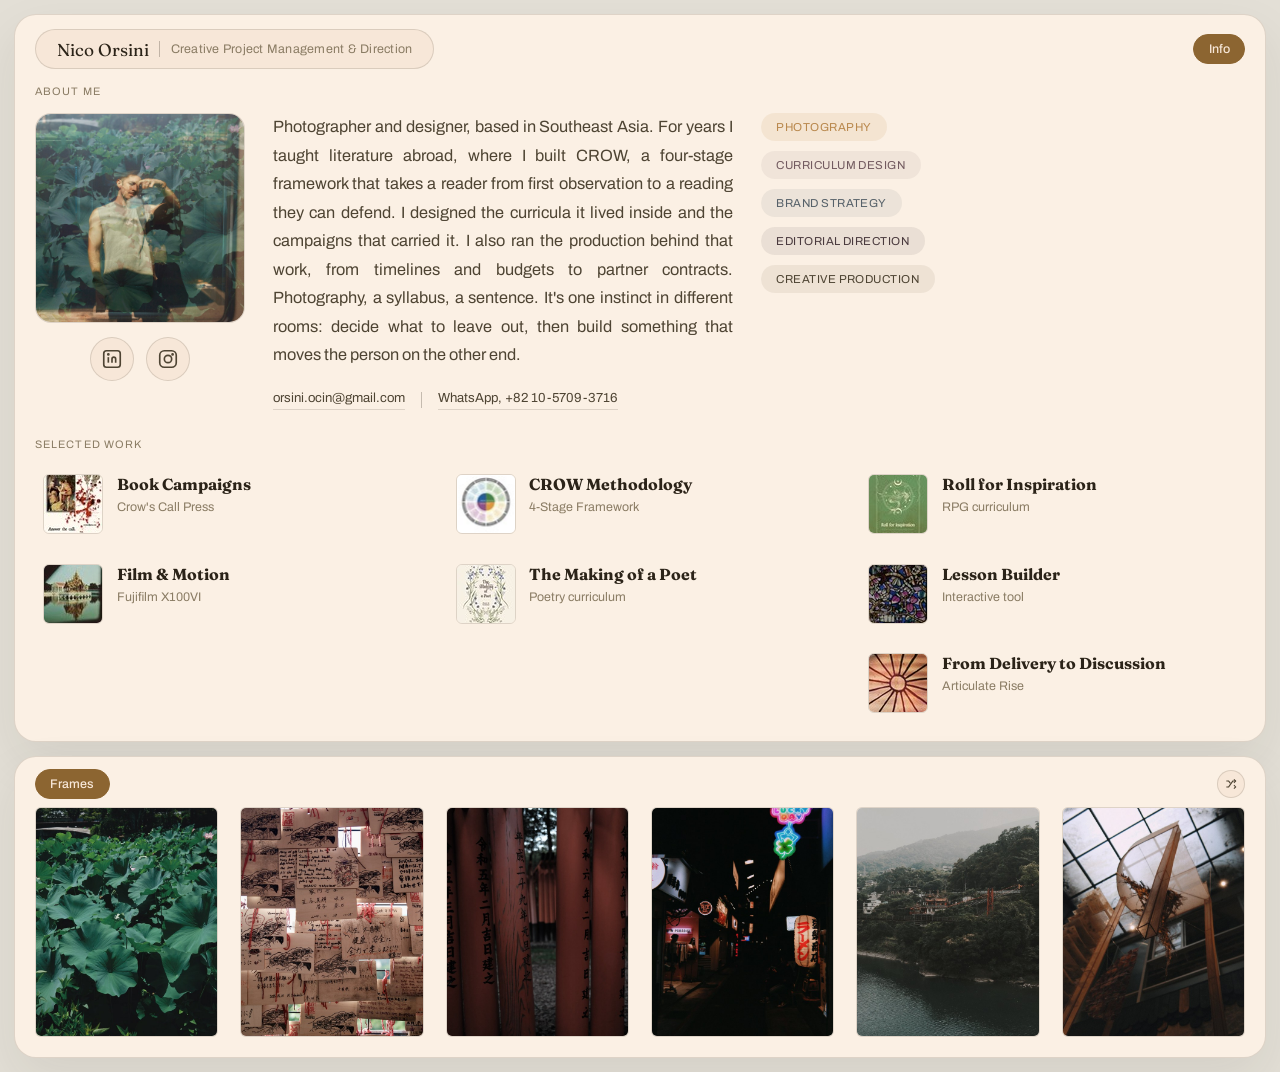
==== commit 067c7a21: "Reposition site for project management roles" ====
--- a/index.html
+++ b/index.html
@@ -3,8 +3,8 @@
 <head>
 <meta charset="UTF-8">
 <meta name="viewport" content="width=device-width, initial-scale=1.0">
-<title>Nico Orsini &middot; Learning Experience Design &amp; Creative Direction</title>
-<meta name="description" content="Nico Orsini: Learning Experience Designer and creative director. Originator of the CROW Methodology. Photography, writing, and brand strategy across Southeast Asia.">
+<title>Nico Orsini &middot; Creative Project Management &amp; Direction</title>
+<meta name="description" content="Nico Orsini: project manager and creative director. Originator of the CROW Methodology. Photography, writing, and brand strategy.">
 <link rel="icon" type="image/png" sizes="32x32" href="favicon-32.png">
 <link rel="icon" type="image/png" sizes="16x16" href="favicon-16.png">
 <link rel="apple-touch-icon" sizes="180x180" href="apple-touch-icon.png">
@@ -141,7 +141,7 @@
     overflow: hidden;
   }
 
-  /* group 1: avatar + clock, exactly as paired in the side-rail concept */
+  /* group 1: avatar + centered social icons */
   .group-avatar {
     flex: 0 0 210px;
     display: flex;
@@ -157,31 +157,16 @@
     background: var(--cream-card);
   }
   .avatar img { width: 100%; height: 100%; object-fit: cover; object-position: 40% 30%; display: block; }
-  .clock-label {
-    font-family: var(--sans);
-    font-size: 0.7rem;
-    letter-spacing: 0.1em;
-    text-transform: uppercase;
-    color: var(--ink-faint);
-  }
-  .clock-time {
-    font-family: var(--display);
-    font-size: 1.6rem;
-    color: var(--ink);
-    font-variant-numeric: tabular-nums;
-  }
-  /* icons live in their own fixed-width column, opposite the clock, so
-     they never shift as the ticking seconds change the number's width */
+  /* social icons sit centered under the photo */
   .avatar-footer {
     display: flex;
-    align-items: flex-end;
-    justify-content: space-between;
+    align-items: center;
+    justify-content: center;
     gap: 0.5rem;
   }
-  .avatar-clock { text-align: left; }
-  .avatar-icons { display: flex; gap: 0.35rem; flex-shrink: 0; }
-  .avatar-icons .icon-btn { width: 30px; height: 30px; }
-  .avatar-icons .icon-btn svg { width: 15px; height: 15px; }
+  .avatar-icons { display: flex; gap: 0.7rem; flex-shrink: 0; }
+  .avatar-icons .icon-btn { width: 44px; height: 44px; }
+  .avatar-icons .icon-btn svg { width: 22px; height: 22px; }
 
   /* wrapper: avatar + bio + tags, with an "About Me" label matching
      Selected Work's, so both groups start at the same top edge and
@@ -266,10 +251,12 @@
   .tag-curriculum { color: var(--moss);      background: rgba(114,90,95,0.08);  border-color: rgba(114,90,95,0.3); }
   .tag-brand      { color: var(--forest-soft); background: rgba(86,97,105,0.09); border-color: rgba(86,97,105,0.32); }
   .tag-editorial  { color: var(--moss-deep); background: rgba(74,58,62,0.09);   border-color: rgba(74,58,62,0.32); }
+  .tag-production { color: var(--ink-soft);  background: rgba(138,124,100,0.12); border-color: rgba(138,124,100,0.4); }
   .tag-photo:hover      { background: var(--gold);        color: var(--cream); border-color: var(--gold); }
   .tag-curriculum:hover { background: var(--moss);        color: var(--cream); border-color: var(--moss); }
   .tag-brand:hover      { background: var(--forest-soft); color: var(--cream); border-color: var(--forest-soft); }
   .tag-editorial:hover  { background: var(--moss-deep);   color: var(--cream); border-color: var(--moss-deep); }
+  .tag-production:hover { background: var(--ink-soft);    color: var(--cream); border-color: var(--ink-soft); }
 
   /* group 4: Selected Work, three columns going down */
   .group-work {
@@ -457,13 +444,13 @@
     <meta property="og:type" content="website">
     <meta property="og:site_name" content="Nico Orsini">
     <meta property="og:url" content="https://nicoorsini.com/">
-    <meta property="og:title" content="Nico Orsini &middot; Learning Experience Design &amp; Creative Direction">
-    <meta property="og:description" content="Learning experience designer and creative director. Photography, writing, and brand strategy across Southeast Asia.">
+    <meta property="og:title" content="Nico Orsini &middot; Creative Project Management &amp; Direction">
+    <meta property="og:description" content="Project manager and creative director. Photography, writing, and brand strategy.">
     <meta property="og:image" content="https://nicoorsini.com/Images/Site/hero-bg.jpg">
     <meta property="og:image:alt" content="Nico Orsini portfolio">
     <meta name="twitter:card" content="summary_large_image">
-    <meta name="twitter:title" content="Nico Orsini &middot; Learning Experience Design &amp; Creative Direction">
-    <meta name="twitter:description" content="Learning experience designer and creative director. Photography, writing, and brand strategy across Southeast Asia.">
+    <meta name="twitter:title" content="Nico Orsini &middot; Creative Project Management &amp; Direction">
+    <meta name="twitter:description" content="Project manager and creative director. Photography, writing, and brand strategy.">
     <meta name="twitter:image" content="https://nicoorsini.com/Images/Site/hero-bg.jpg">
 </head>
 <body>
@@ -476,7 +463,7 @@
       <div class="mono-btn">
         <span class="brand-name">Nico Orsini</span>
         <span class="brand-divider"></span>
-        <span class="brand-role">Learning Experience Design &middot; Creative Direction</span>
+        <span class="brand-role">Creative Project Management &amp; Direction</span>
       </div>
       <div class="tabs">
         <button class="tab tab--active" style="cursor:default;">Info</button>
@@ -491,15 +478,10 @@
         <div class="cards-label">About Me</div>
         <div class="about-row">
 
-          <!-- group 1: avatar + clock; icons pinned to a fixed column on
-               the right so they never shift as the seconds tick over -->
+          <!-- group 1: avatar + centered social icons -->
           <div class="group-avatar">
             <div class="avatar"><img src="Images/Site/hero-bg.jpg" alt="Nico Orsini"></div>
             <div class="avatar-footer">
-              <div class="avatar-clock">
-                <span class="clock-label">Busan</span><br>
-                <span class="clock-time" id="clock">00:00:00</span>
-              </div>
               <div class="avatar-icons">
                 <a class="icon-btn" href="https://www.linkedin.com/in/nico-o-863528396/" target="_blank" rel="noopener" title="LinkedIn">
                   <svg viewBox="0 0 24 24" fill="none" stroke="currentColor" stroke-width="1.8"><rect x="3" y="3" width="18" height="18" rx="3"/><line x1="8" y1="10" x2="8" y2="16"/><circle cx="8" cy="7" r="0.6" fill="currentColor"/><path d="M12 16v-4a2 2 0 0 1 4 0v4"/></svg>
@@ -513,7 +495,7 @@
 
           <!-- group 2: bio -->
           <div class="group-bio">
-            <p class="bio">Photographer and designer, based in Southeast Asia. For years I taught literature abroad, where I built <em>CROW</em>, a four-stage framework that takes a reader from first observation to a reading they can defend. I designed the curricula it lived inside and the campaigns that carried it. Photography, a syllabus, a sentence. It's one instinct in different rooms: decide what to leave out, then build something that moves the person on the other end.</p>
+            <p class="bio">Photographer and designer, based in Southeast Asia. For years I taught literature abroad, where I built <em>CROW</em>, a four-stage framework that takes a reader from first observation to a reading they can defend. I designed the curricula it lived inside and the campaigns that carried it. I also ran the production behind that work, from timelines and budgets to partner contracts. Photography, a syllabus, a sentence. It's one instinct in different rooms: decide what to leave out, then build something that moves the person on the other end.</p>
             <div class="bio-contact" id="contact">
               <a href="mailto:orsini.ocin@gmail.com">orsini.ocin@gmail.com</a>
               <span class="bio-contact-divider"></span>
@@ -527,6 +509,7 @@
             <span class="tag-curriculum" data-points-to="lesson-builder poet roll rise">Curriculum Design</span>
             <span class="tag-brand" data-points-to="campaigns">Brand Strategy</span>
             <span class="tag-editorial" data-points-to="crow campaigns rise">Editorial Direction</span>
+            <span class="tag-production" data-points-to="campaigns crow poet roll">Creative Production</span>
           </div>
 
         </div>
@@ -538,18 +521,18 @@
         <div class="workcols">
 
           <div class="workcol">
+            <a class="card" href="campaigns.html" data-card="campaigns">
+              <div class="card-thumb"><img src="Images/thumbs/Oedipus%20Rex%20Promo%401x.jpg" srcset="Images/thumbs/Oedipus%20Rex%20Promo%401x.jpg 1x, Images/thumbs/Oedipus%20Rex%20Promo%402x.jpg 2x" alt=""></div>
+              <div class="card-body">
+                <h3 class="card-title">Book Campaigns</h3>
+                <p class="card-desc">Crow's Call Press</p>
+              </div>
+            </a>
             <a class="card" href="photography.html" data-card="photography">
               <div class="card-thumb"><img src="Images/thumbs/Temple%20Reflection.jog%401x.jpg" srcset="Images/thumbs/Temple%20Reflection.jog%401x.jpg 1x, Images/thumbs/Temple%20Reflection.jog%402x.jpg 2x" alt=""></div>
               <div class="card-body">
                 <h3 class="card-title">Film &amp; Motion</h3>
                 <p class="card-desc">Fujifilm X100VI</p>
-              </div>
-            </a>
-            <a class="card" href="campaigns.html" data-card="campaigns">
-              <div class="card-thumb"><img src="Images/thumbs/Oedipus%20Rex%20Promo%401x.jpg" srcset="Images/thumbs/Oedipus%20Rex%20Promo%401x.jpg 1x, Images/thumbs/Oedipus%20Rex%20Promo%402x.jpg 2x" alt=""></div>
-              <div class="card-body">
-                <h3 class="card-title">Book Campaigns</h3>
-                <p class="card-desc">Crow's Call Press</p>
               </div>
             </a>
           </div>
@@ -562,16 +545,6 @@
                 <p class="card-desc">4-Stage Framework</p>
               </div>
             </a>
-            <a class="card" href="crow-lesson-builder.html" data-card="lesson-builder">
-              <div class="card-thumb"><img src="Images/thumbs/lesson-builder-icon%401x.jpg" srcset="Images/thumbs/lesson-builder-icon%401x.jpg 1x, Images/thumbs/lesson-builder-icon%402x.jpg 2x" alt=""></div>
-              <div class="card-body">
-                <h3 class="card-title">Lesson Builder</h3>
-                <p class="card-desc">Interactive tool</p>
-              </div>
-            </a>
-          </div>
-
-          <div class="workcol">
             <a class="card" href="poet.html" data-card="poet">
               <div class="card-thumb"><img src="Images/thumbs/The%20Making%20of%20a%20Poet%401x.jpg" srcset="Images/thumbs/The%20Making%20of%20a%20Poet%401x.jpg 1x, Images/thumbs/The%20Making%20of%20a%20Poet%402x.jpg 2x" alt=""></div>
               <div class="card-body">
@@ -579,11 +552,21 @@
                 <p class="card-desc">Poetry curriculum</p>
               </div>
             </a>
+          </div>
+
+          <div class="workcol">
             <a class="card" href="roll.html" data-card="roll">
               <div class="card-thumb"><img src="Images/thumbs/Roll%20for%20Inspiration%401x.jpg" srcset="Images/thumbs/Roll%20for%20Inspiration%401x.jpg 1x, Images/thumbs/Roll%20for%20Inspiration%402x.jpg 2x" alt=""></div>
               <div class="card-body">
                 <h3 class="card-title">Roll for Inspiration</h3>
                 <p class="card-desc">RPG curriculum</p>
+              </div>
+            </a>
+            <a class="card" href="crow-lesson-builder.html" data-card="lesson-builder">
+              <div class="card-thumb"><img src="Images/thumbs/lesson-builder-icon%401x.jpg" srcset="Images/thumbs/lesson-builder-icon%401x.jpg 1x, Images/thumbs/lesson-builder-icon%402x.jpg 2x" alt=""></div>
+              <div class="card-body">
+                <h3 class="card-title">Lesson Builder</h3>
+                <p class="card-desc">Interactive tool</p>
               </div>
             </a>
             <a class="card" href="rise.html" data-card="rise">
@@ -617,16 +600,6 @@
 </div>
 
 <script>
-  // live clock, Busan time
-  function updateClock(){
-    var now = new Date();
-    var fmt = new Intl.DateTimeFormat('en-GB', { timeZone: 'Asia/Seoul', hour: '2-digit', minute: '2-digit', second: '2-digit', hour12: false });
-    var el = document.getElementById('clock');
-    if (el) el.textContent = fmt.format(now);
-  }
-  updateClock();
-  setInterval(updateClock, 1000);
-
   // frames pool: kept identical to photography.html's actual gallery list.
   // if you add or remove photos there, mirror the change here too.
   var PHOTOS = [
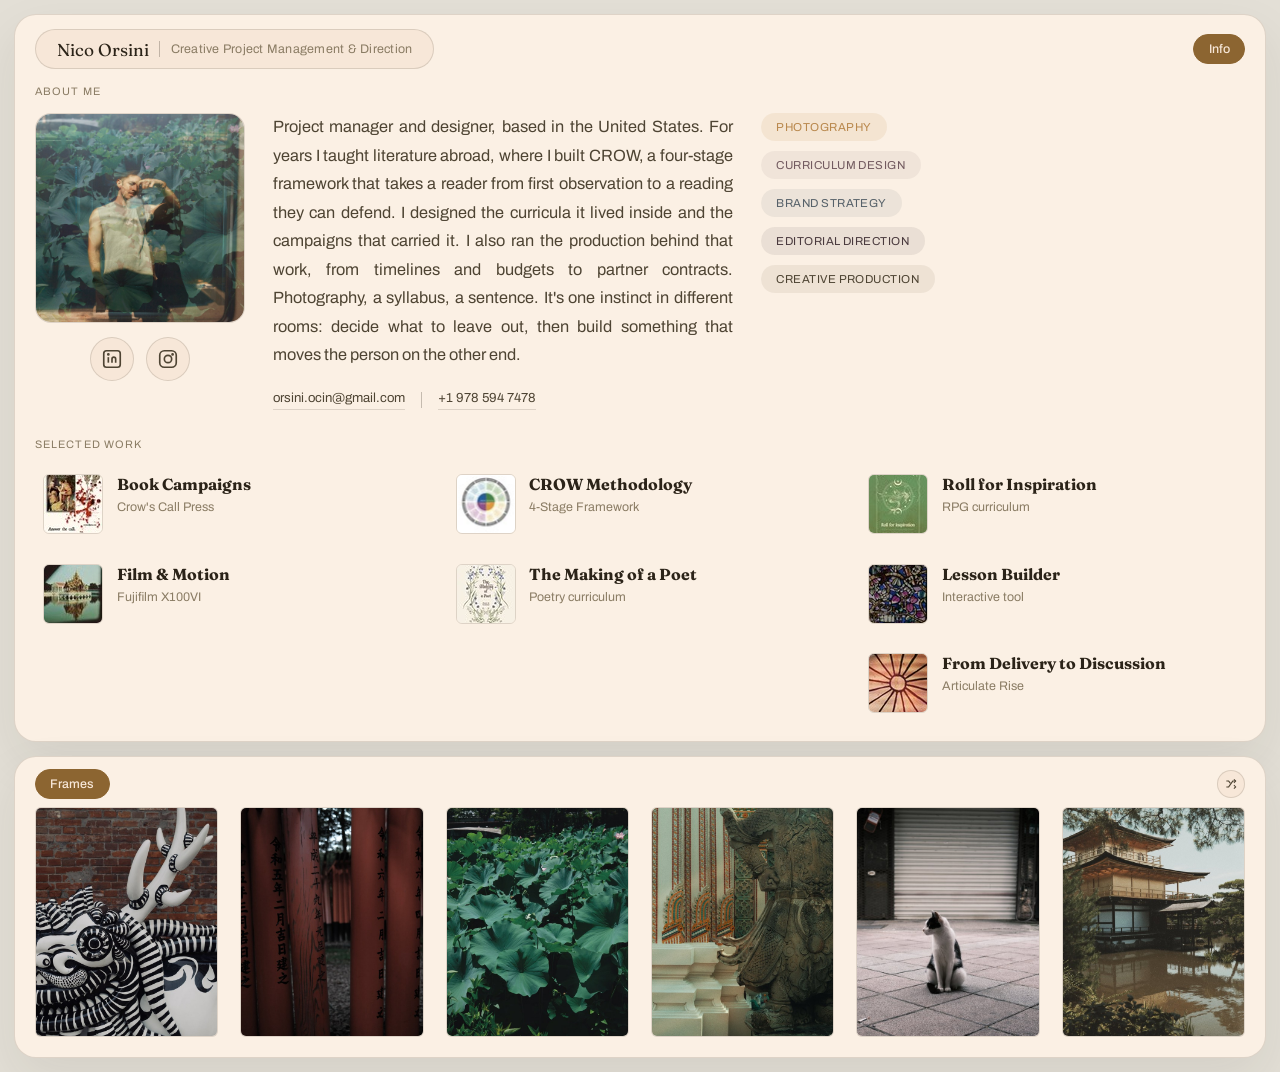
==== commit f5a69948: "Update location and phone" ====
--- a/index.html
+++ b/index.html
@@ -495,11 +495,11 @@
 
           <!-- group 2: bio -->
           <div class="group-bio">
-            <p class="bio">Photographer and designer, based in Southeast Asia. For years I taught literature abroad, where I built <em>CROW</em>, a four-stage framework that takes a reader from first observation to a reading they can defend. I designed the curricula it lived inside and the campaigns that carried it. I also ran the production behind that work, from timelines and budgets to partner contracts. Photography, a syllabus, a sentence. It's one instinct in different rooms: decide what to leave out, then build something that moves the person on the other end.</p>
+            <p class="bio">Project manager and designer, based in the United States. For years I taught literature abroad, where I built <em>CROW</em>, a four-stage framework that takes a reader from first observation to a reading they can defend. I designed the curricula it lived inside and the campaigns that carried it. I also ran the production behind that work, from timelines and budgets to partner contracts. Photography, a syllabus, a sentence. It's one instinct in different rooms: decide what to leave out, then build something that moves the person on the other end.</p>
             <div class="bio-contact" id="contact">
               <a href="mailto:orsini.ocin@gmail.com">orsini.ocin@gmail.com</a>
               <span class="bio-contact-divider"></span>
-              <a href="https://wa.me/821057093716" target="_blank" rel="noopener">WhatsApp, +82 10-5709-3716</a>
+              <a href="tel:+19785947478">+1 978 594 7478</a>
             </div>
           </div>
 
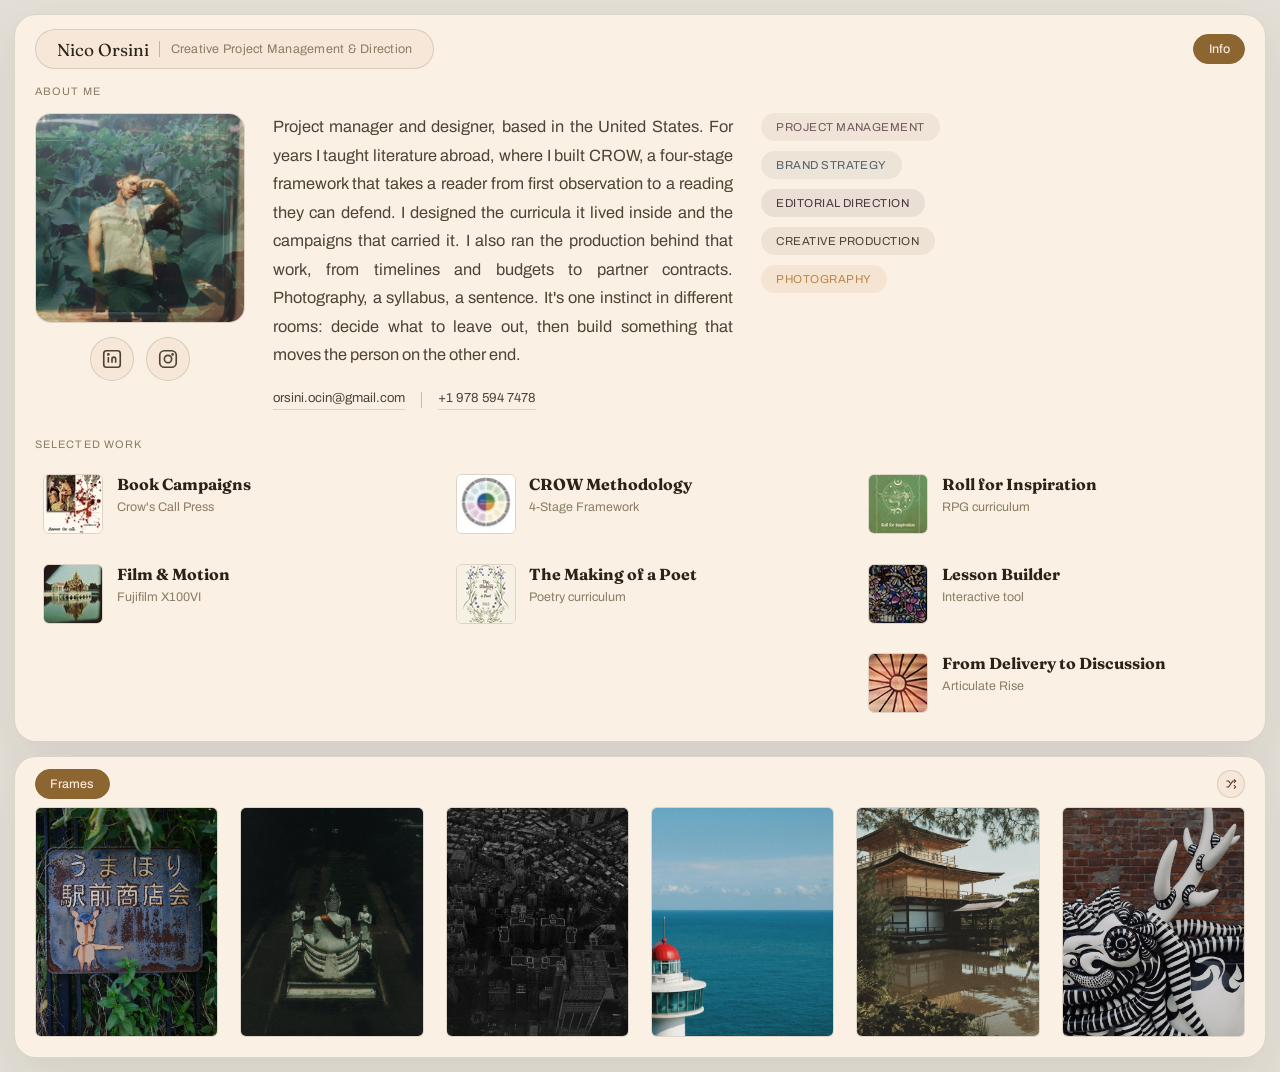
==== commit c6b16a9a: "Reorder front page tags" ====
--- a/index.html
+++ b/index.html
@@ -505,11 +505,11 @@
 
           <!-- group 3: tags -->
           <div class="group-tags">
-            <span class="tag-photo" data-points-to="photography">Photography</span>
-            <span class="tag-curriculum" data-points-to="lesson-builder poet roll rise">Curriculum Design</span>
+            <span class="tag-curriculum" data-points-to="lesson-builder poet roll rise">Project Management</span>
             <span class="tag-brand" data-points-to="campaigns">Brand Strategy</span>
             <span class="tag-editorial" data-points-to="crow campaigns rise">Editorial Direction</span>
             <span class="tag-production" data-points-to="campaigns crow poet roll">Creative Production</span>
+            <span class="tag-photo" data-points-to="photography">Photography</span>
           </div>
 
         </div>
